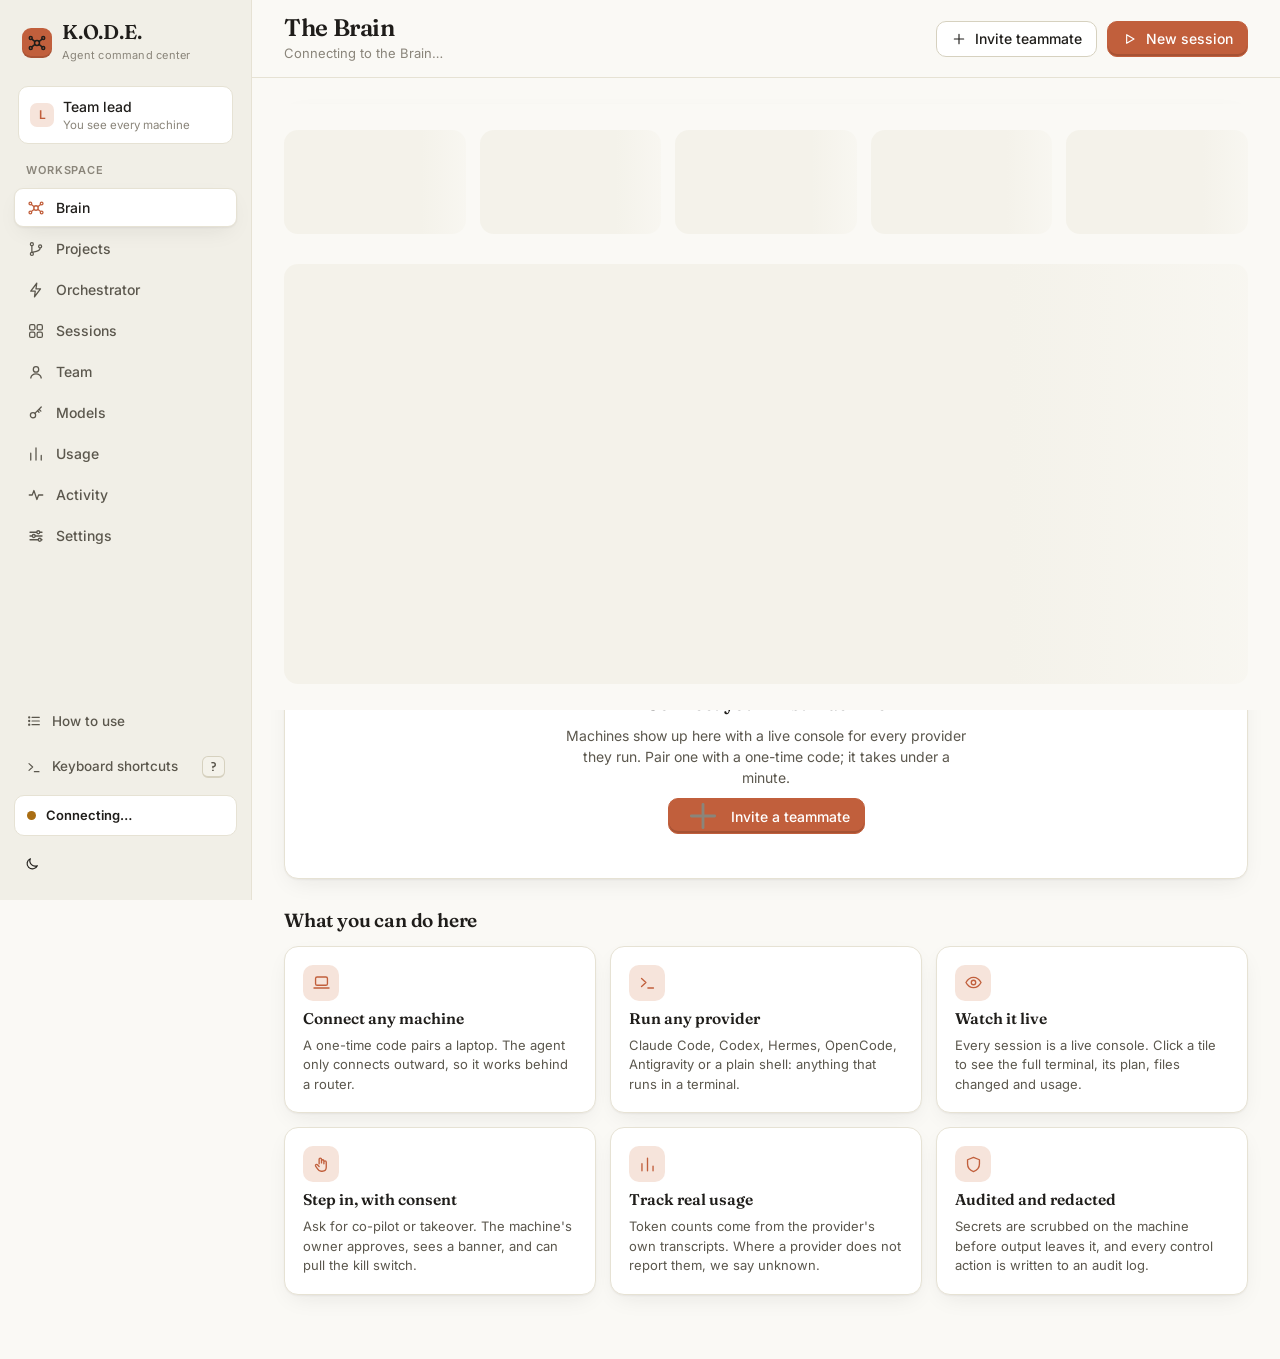
==== console/index.html @ 7eb338d3 "K.O.D.E. - one brief, your whole team builds it Team command center for AI coding agents: project en" ====
<!doctype html>
<html lang="en" data-theme="light">
<head>
<meta charset="utf-8">
<meta name="viewport" content="width=device-width, initial-scale=1">
<title>K.O.D.E. Console</title>
<meta name="kode-key" content="__LEAD_KEY__">
<meta name="color-scheme" content="light dark">
<link rel="icon" href="data:image/svg+xml,%3Csvg xmlns='http://www.w3.org/2000/svg' viewBox='0 0 32 32'%3E%3Crect width='32' height='32' rx='8' fill='%23c15f3c'/%3E%3Ccircle cx='16' cy='16' r='5' fill='%23fff'/%3E%3C/svg%3E">
<link rel="preload" href="/console/assets/fonts/inter-latin-500-normal.woff2" as="font" type="font/woff2" crossorigin>
<link rel="preload" href="/console/assets/fonts/fraunces-latin-600-normal.woff2" as="font" type="font/woff2" crossorigin>
<link rel="stylesheet" href="/vendor/xterm/xterm.css">
<link rel="stylesheet" href="/console/assets/css/console.css">
<script src="/console/assets/js/theme.js"></script>
</head>
<body>
<a class="skip" href="#main">Skip to content</a>
<div class="app" id="app">
  <aside class="side" id="side" aria-label="Primary"></aside>
  <div class="main-col">
    <header class="top" id="top"></header>
    <div id="banner"></div>
    <main id="main" tabindex="-1"></main>
  </div>
</div>
<div id="modal-root"></div>
<div id="toasts" role="status" aria-live="polite"></div>
<script src="/vendor/xterm/xterm.js"></script>
<script type="module" src="/console/assets/js/main.js"></script>
</body>
</html>
---- vendor/xterm/xterm.css ----
/**
 * Copyright (c) 2014 The xterm.js authors. All rights reserved.
 * Copyright (c) 2012-2013, Christopher Jeffrey (MIT License)
 * https://github.com/chjj/term.js
 * @license MIT
 *
 * Permission is hereby granted, free of charge, to any person obtaining a copy
 * of this software and associated documentation files (the "Software"), to deal
 * in the Software without restriction, including without limitation the rights
 * to use, copy, modify, merge, publish, distribute, sublicense, and/or sell
 * copies of the Software, and to permit persons to whom the Software is
 * furnished to do so, subject to the following conditions:
 *
 * The above copyright notice and this permission notice shall be included in
 * all copies or substantial portions of the Software.
 *
 * THE SOFTWARE IS PROVIDED "AS IS", WITHOUT WARRANTY OF ANY KIND, EXPRESS OR
 * IMPLIED, INCLUDING BUT NOT LIMITED TO THE WARRANTIES OF MERCHANTABILITY,
 * FITNESS FOR A PARTICULAR PURPOSE AND NONINFRINGEMENT. IN NO EVENT SHALL THE
 * AUTHORS OR COPYRIGHT HOLDERS BE LIABLE FOR ANY CLAIM, DAMAGES OR OTHER
 * LIABILITY, WHETHER IN AN ACTION OF CONTRACT, TORT OR OTHERWISE, ARISING FROM,
 * OUT OF OR IN CONNECTION WITH THE SOFTWARE OR THE USE OR OTHER DEALINGS IN
 * THE SOFTWARE.
 *
 * Originally forked from (with the author's permission):
 *   Fabrice Bellard's javascript vt100 for jslinux:
 *   http://bellard.org/jslinux/
 *   Copyright (c) 2011 Fabrice Bellard
 *   The original design remains. The terminal itself
 *   has been extended to include xterm CSI codes, among
 *   other features.
 */

/**
 *  Default styles for xterm.js
 */

.xterm {
    cursor: text;
    position: relative;
    user-select: none;
    -ms-user-select: none;
    -webkit-user-select: none;
}

.xterm.focus,
.xterm:focus {
    outline: none;
}

.xterm .xterm-helpers {
    position: absolute;
    top: 0;
    /**
     * The z-index of the helpers must be higher than the canvases in order for
     * IMEs to appear on top.
     */
    z-index: 5;
}

.xterm .xterm-helper-textarea {
    padding: 0;
    border: 0;
    margin: 0;
    /* Move textarea out of the screen to the far left, so that the cursor is not visible */
    position: absolute;
    opacity: 0;
    left: -9999em;
    top: 0;
    width: 0;
    height: 0;
    z-index: -5;
    /** Prevent wrapping so the IME appears against the textarea at the correct position */
    white-space: nowrap;
    overflow: hidden;
    resize: none;
}

.xterm .composition-view {
    /* TODO: Composition position got messed up somewhere */
    background: #000;
    color: #FFF;
    display: none;
    position: absolute;
    white-space: nowrap;
    z-index: 1;
}

.xterm .composition-view.active {
    display: block;
}

.xterm .xterm-viewport {
    /* On OS X this is required in order for the scroll bar to appear fully opaque */
    background-color: #000;
    overflow-y: scroll;
    cursor: default;
    position: absolute;
    right: 0;
    left: 0;
    top: 0;
    bottom: 0;
}

.xterm .xterm-screen {
    position: relative;
}

.xterm .xterm-screen canvas {
    position: absolute;
    left: 0;
    top: 0;
}

.xterm .xterm-scroll-area {
    visibility: hidden;
}

.xterm-char-measure-element {
    display: inline-block;
    visibility: hidden;
    position: absolute;
    top: 0;
    left: -9999em;
    line-height: normal;
}

.xterm.enable-mouse-events {
    /* When mouse events are enabled (eg. tmux), revert to the standard pointer cursor */
    cursor: default;
}

.xterm.xterm-cursor-pointer,
.xterm .xterm-cursor-pointer {
    cursor: pointer;
}

.xterm.column-select.focus {
    /* Column selection mode */
    cursor: crosshair;
}

.xterm .xterm-accessibility:not(.debug),
.xterm .xterm-message {
    position: absolute;
    left: 0;
    top: 0;
    bottom: 0;
    right: 0;
    z-index: 10;
    color: transparent;
    pointer-events: none;
}

.xterm .xterm-accessibility-tree:not(.debug) *::selection {
  color: transparent;
}

.xterm .xterm-accessibility-tree {
  user-select: text;
  white-space: pre;
}

.xterm .live-region {
    position: absolute;
    left: -9999px;
    width: 1px;
    height: 1px;
    overflow: hidden;
}

.xterm-dim {
    /* Dim should not apply to background, so the opacity of the foreground color is applied
     * explicitly in the generated class and reset to 1 here */
    opacity: 1 !important;
}

.xterm-underline-1 { text-decoration: underline; }
.xterm-underline-2 { text-decoration: double underline; }
.xterm-underline-3 { text-decoration: wavy underline; }
.xterm-underline-4 { text-decoration: dotted underline; }
.xterm-underline-5 { text-decoration: dashed underline; }

.xterm-overline {
    text-decoration: overline;
}

.xterm-overline.xterm-underline-1 { text-decoration: overline underline; }
.xterm-overline.xterm-underline-2 { text-decoration: overline double underline; }
.xterm-overline.xterm-underline-3 { text-decoration: overline wavy underline; }
.xterm-overline.xterm-underline-4 { text-decoration: overline dotted underline; }
.xterm-overline.xterm-underline-5 { text-decoration: overline dashed underline; }

.xterm-strikethrough {
    text-decoration: line-through;
}

.xterm-screen .xterm-decoration-container .xterm-decoration {
	z-index: 6;
	position: absolute;
}

.xterm-screen .xterm-decoration-container .xterm-decoration.xterm-decoration-top-layer {
	z-index: 7;
}

.xterm-decoration-overview-ruler {
    z-index: 8;
    position: absolute;
    top: 0;
    right: 0;
    pointer-events: none;
}

.xterm-decoration-top {
    z-index: 2;
    position: relative;
}
---- console/assets/css/console.css ----
/* ── Design direction ──
   Warm-paper workbench, Claude-adjacent: cream surfaces, hairline borders, terracotta accent, serif headings,
   calm density. The dark terminal tiles are the only high-contrast objects on the page.            */

@font-face { font-family: 'Inter'; src: url('../fonts/inter-latin-400-normal.woff2') format('woff2'); font-weight: 400; font-display: swap; }
@font-face { font-family: 'Inter'; src: url('../fonts/inter-latin-500-normal.woff2') format('woff2'); font-weight: 500; font-display: swap; }
@font-face { font-family: 'Inter'; src: url('../fonts/inter-latin-600-normal.woff2') format('woff2'); font-weight: 600; font-display: swap; }
@font-face { font-family: 'Inter'; src: url('../fonts/inter-latin-700-normal.woff2') format('woff2'); font-weight: 700; font-display: swap; }
@font-face { font-family: 'Fraunces'; src: url('../fonts/fraunces-latin-600-normal.woff2') format('woff2'); font-weight: 600; font-display: swap; }
@font-face { font-family: 'JetBrains Mono'; src: url('../fonts/JetBrainsMono-Regular.woff2') format('woff2'); font-weight: 400; font-display: swap; }
@font-face { font-family: 'JetBrains Mono'; src: url('../fonts/JetBrainsMono-Bold.woff2') format('woff2'); font-weight: 700; font-display: swap; }

:root {
  --bg: #faf9f5; --side: #f1efe7; --card: #ffffff; --card-2: #fbfaf6; --hover: #f4f2ea;
  --line: #e6e2d4; --line-2: #d6d1bf;
  --ink: #1f1d1a; --ink-2: #5b574d; --ink-3: #8a857a;
  --accent: #c15f3c; --accent-ink: #ffffff; --accent-soft: #f6e4db; --accent-line: #e8c3b2;
  --ok: #2f7d4f; --ok-soft: #e0f0e6; --warn: #a96d12; --warn-soft: #f8ecd0; --bad: #b3372e; --bad-soft: #f7dedb; --info: #3b6ea5; --info-soft: #e0ebf6;
  --term-bg: #1c1b19; --term-fg: #ebe7dc; --term-line: #2f2d29;
  --shadow: 0 1px 2px rgba(31,29,26,.05), 0 8px 24px -8px rgba(31,29,26,.10);
  --shadow-lg: 0 2px 6px rgba(31,29,26,.08), 0 24px 56px -12px rgba(31,29,26,.22);
  --r: 14px; --r-sm: 9px;
  --sans: 'Inter', system-ui, -apple-system, 'Segoe UI', sans-serif;
  --serif: 'Fraunces', Georgia, serif;
  --mono: 'JetBrains Mono', ui-monospace, Consolas, monospace;
}
[data-theme="dark"] {
  --bg: #1a1916; --side: #211f1c; --card: #262420; --card-2: #2a2824; --hover: #2f2d28;
  --line: #3a3731; --line-2: #4a463e;
  --ink: #f2eee3; --ink-2: #bdb7a8; --ink-3: #8f897b;
  --accent: #d97a52; --accent-ink: #1a1916; --accent-soft: #3b2a22; --accent-line: #6b4533;
  --ok: #67c58a; --ok-soft: #1f3327; --warn: #e0a846; --warn-soft: #3a2f16; --bad: #ee8077; --bad-soft: #3f211e; --info: #7fb0e6; --info-soft: #1d2e42;
  --term-bg: #12110f; --term-fg: #ebe7dc; --term-line: #2a2824;
  --shadow: 0 1px 2px rgba(0,0,0,.3), 0 8px 24px -8px rgba(0,0,0,.5);
  --shadow-lg: 0 2px 6px rgba(0,0,0,.4), 0 24px 56px -12px rgba(0,0,0,.7);
}

*, *::before, *::after { box-sizing: border-box; }
html { -webkit-text-size-adjust: 100%; }
body { margin: 0; background: var(--bg); color: var(--ink); font: 400 14px/1.5 var(--sans); -webkit-font-smoothing: antialiased; }
h1, h2, h3, h4, p, ul, ol { margin: 0; }
ul, ol { padding: 0; list-style: none; }
button, input, select, textarea { font: inherit; color: inherit; }
a { color: inherit; }
.sr { position: absolute; width: 1px; height: 1px; overflow: hidden; clip: rect(0 0 0 0); white-space: nowrap; }
.skip { position: absolute; left: 12px; top: -48px; z-index: 200; background: var(--ink); color: var(--bg); padding: 8px 14px; border-radius: 8px; }
.skip:focus { top: 12px; }
:focus-visible { outline: 2px solid var(--accent); outline-offset: 2px; border-radius: 6px; }
.mono { font-family: var(--mono); }
.muted { color: var(--ink-2); } .faint { color: var(--ink-3); }
[hidden] { display: none !important; }

/* ── shell ── */
.app { display: grid; grid-template-columns: 252px minmax(0, 1fr); min-height: 100vh; }
.main-col { min-width: 0; display: flex; flex-direction: column; }
.side { position: sticky; top: 0; height: 100vh; background: var(--side); border-right: 1px solid var(--line); padding: 18px 14px; display: flex; flex-direction: column; gap: 18px; overflow-y: auto; }
.logo { display: flex; align-items: center; gap: 10px; padding: 4px 8px; }
.logo-mark { width: 30px; height: 30px; border-radius: 9px; background: var(--accent); display: grid; place-items: center; box-shadow: inset 0 -2px 0 rgba(0,0,0,.12); }
.logo-mark svg { width: 20px; height: 20px; }
.logo b { font: 600 20px/1 var(--serif); letter-spacing: -.01em; }
.logo small { display: block; font-size: 11px; color: var(--ink-3); margin-top: 3px; letter-spacing: .02em; }
.team { margin: 0 4px; padding: 9px 11px; border: 1px solid var(--line); background: var(--card); border-radius: 10px; display: flex; align-items: center; gap: 9px; font-weight: 500; }
.team .av { width: 24px; height: 24px; border-radius: 7px; background: var(--accent-soft); color: var(--accent); display: grid; place-items: center; font: 600 12px var(--sans); }
.team small { display: block; color: var(--ink-3); font-weight: 400; font-size: 11.5px; }
.nav-label { font-size: 11px; font-weight: 600; letter-spacing: .08em; color: var(--ink-3); text-transform: uppercase; padding: 0 12px; margin-bottom: -8px; }
.nav { display: flex; flex-direction: column; gap: 2px; }
.nav a { display: flex; align-items: center; gap: 11px; padding: 8px 12px; border-radius: 9px; text-decoration: none; color: var(--ink-2); font-weight: 500; border: 1px solid transparent; }
.nav a svg { width: 18px; height: 18px; flex: none; }
.nav a:hover { background: var(--hover); color: var(--ink); }
.nav a[aria-current="page"] { background: var(--card); color: var(--ink); border-color: var(--line); box-shadow: var(--shadow); }
.nav a[aria-current="page"] svg { color: var(--accent); }
.nav .count { margin-left: auto; font-size: 11.5px; font-weight: 600; min-width: 20px; text-align: center; padding: 1px 6px; border-radius: 99px; background: var(--hover); color: var(--ink-2); }
.nav .count.hot { background: var(--accent); color: var(--accent-ink); }
.side-foot { margin-top: auto; display: grid; gap: 10px; }
.conn { display: flex; align-items: center; gap: 10px; padding: 10px 12px; border: 1px solid var(--line); border-radius: 10px; background: var(--card); font-size: 12.5px; }
.conn b { display: block; font-weight: 600; font-size: 13px; }
.dot { width: 9px; height: 9px; border-radius: 50%; background: var(--ink-3); flex: none; }
.dot.ok { background: var(--ok); box-shadow: 0 0 0 3px var(--ok-soft); }
.dot.work { background: var(--accent); box-shadow: 0 0 0 3px var(--accent-soft); }
.dot.warn { background: var(--warn); } .dot.bad { background: var(--bad); }
body:not(.rm) .dot.work { animation: pulse 1.6s ease-in-out infinite; }
@keyframes pulse { 50% { box-shadow: 0 0 0 6px transparent; } }

.top { position: sticky; top: 0; z-index: 30; display: flex; align-items: center; gap: 16px; padding: 14px 32px; background: color-mix(in srgb, var(--bg) 88%, transparent); backdrop-filter: blur(10px); border-bottom: 1px solid var(--line); min-height: 68px; }
.top h1 { font: 600 24px/1.15 var(--serif); letter-spacing: -.015em; }
.top .sub { color: var(--ink-3); font-size: 13px; margin-top: 2px; }
.top .grow { flex: 1; min-width: 0; }
.top .acts { display: flex; gap: 10px; align-items: center; }
main { padding: 26px 32px 64px; outline: none; flex: 1; }
.page { max-width: 1360px; margin: 0 auto; }

/* ── controls ── */
.btn { display: inline-flex; align-items: center; justify-content: center; gap: 8px; height: 36px; padding: 0 14px; border-radius: 10px; border: 1px solid var(--line-2); background: var(--card); color: var(--ink); font-weight: 500; cursor: pointer; white-space: nowrap; transition: background .12s, border-color .12s, transform .06s; }
.btn:hover { background: var(--hover); }
.btn:active { transform: translateY(1px); }
.btn svg { width: 16px; height: 16px; }
.btn.primary { background: var(--accent); border-color: var(--accent); color: var(--accent-ink); box-shadow: inset 0 -2px 0 rgba(0,0,0,.14); }
.btn.primary:hover { filter: brightness(1.06); background: var(--accent); }
.btn.danger { color: var(--bad); border-color: color-mix(in srgb, var(--bad) 40%, var(--line-2)); }
.btn.danger.solid { background: var(--bad); color: #fff; border-color: var(--bad); }
.btn.ghost { background: transparent; border-color: transparent; }
.btn.sm { height: 30px; padding: 0 10px; font-size: 13px; border-radius: 8px; }
.btn[disabled] { opacity: .5; cursor: not-allowed; }
.icon-btn { width: 36px; padding: 0; }
input[type=text], input[type=search], select, textarea { width: 100%; height: 38px; padding: 0 12px; border: 1px solid var(--line-2); border-radius: 10px; background: var(--card); outline: none; }
textarea { height: auto; padding: 10px 12px; resize: vertical; min-height: 84px; }
input:focus, select:focus, textarea:focus { border-color: var(--accent); box-shadow: 0 0 0 3px var(--accent-soft); }
label.f, div.f { display: grid; gap: 6px; font-weight: 500; font-size: 13px; }
label.f small, div.f small { color: var(--ink-3); font-weight: 400; }
.chip { display: inline-flex; align-items: center; gap: 6px; height: 22px; padding: 0 9px; border-radius: 99px; font-size: 11.5px; font-weight: 600; letter-spacing: .01em; background: var(--hover); color: var(--ink-2); white-space: nowrap; }
.chip svg { width: 12px; height: 12px; }
.chip.ok { background: var(--ok-soft); color: var(--ok); } .chip.warn { background: var(--warn-soft); color: var(--warn); }
.chip.bad { background: var(--bad-soft); color: var(--bad); } .chip.accent { background: var(--accent-soft); color: var(--accent); }
.chip.info { background: var(--info-soft); color: var(--info); }
.card { background: var(--card); border: 1px solid var(--line); border-radius: var(--r); box-shadow: var(--shadow); }
.card-h { display: flex; align-items: center; gap: 10px; padding: 14px 18px; border-bottom: 1px solid var(--line); }
.card-h h2, .card-h h3 { font: 600 16px/1.2 var(--serif); }
.card-b { padding: 18px; }
.sec-h { display: flex; align-items: baseline; gap: 12px; margin: 30px 0 14px; }
.sec-h h2 { font: 600 19px/1.2 var(--serif); letter-spacing: -.01em; }
.sec-h p { color: var(--ink-3); font-size: 13px; }
.sec-h .grow { flex: 1; }

/* ── stats ── */
.stats { display: grid; grid-template-columns: repeat(5, minmax(0, 1fr)); gap: 14px; }
.stat { padding: 16px 18px; }
.stat .k { font-size: 12px; color: var(--ink-3); font-weight: 500; display: flex; align-items: center; gap: 7px; }
.stat .k svg { width: 15px; height: 15px; }
.stat .v { font: 600 30px/1.1 var(--serif); letter-spacing: -.02em; margin-top: 8px; font-variant-numeric: lining-nums; }
.stat .s { font-size: 12.5px; color: var(--ink-3); margin-top: 4px; }

/* ── Brain stage ── */
.stage { position: relative; display: grid; grid-template-columns: 210px minmax(0, 1fr); gap: 110px; align-items: start; padding: 26px 22px 26px 18px; border: 1px solid var(--line); border-radius: 18px; background:
  radial-gradient(circle at 1px 1px, color-mix(in srgb, var(--line) 80%, transparent) 1px, transparent 1.4px) 0 0 / 22px 22px, var(--card-2); }
.edges { position: absolute; inset: 0; width: 100%; height: 100%; pointer-events: none; overflow: visible; }
.edge { fill: none; stroke: var(--line-2); stroke-width: 2; stroke-linecap: round; }
.edge.live { stroke: var(--ok); opacity: .55; }
.edge.work { stroke: var(--accent); opacity: .9; stroke-dasharray: 7 9; }
body:not(.rm) .edge.work { animation: flow 1.1s linear infinite; }
@keyframes flow { to { stroke-dashoffset: -16; } }
.edge.off { stroke-dasharray: 2 7; opacity: .6; }
.brain-col { position: sticky; top: 96px; display: grid; justify-items: center; gap: 12px; padding-top: 6px; z-index: 2; }
.brain { width: 150px; height: 150px; border-radius: 50%; background: var(--card); border: 1px solid var(--accent-line); box-shadow: var(--shadow-lg), 0 0 0 10px var(--accent-soft), 0 0 0 11px var(--accent-line); display: grid; place-items: center; }
.brain svg { width: 84px; height: 84px; }
.brain-label { text-align: center; }
.brain-label b { font: 600 18px/1.2 var(--serif); display: block; }
.brain-label span { font-size: 12.5px; color: var(--ink-3); }
.mcol { display: grid; gap: 20px; min-width: 0; z-index: 2; }
.mach { overflow: hidden; }
.mach-h { display: flex; align-items: center; gap: 12px; padding: 13px 16px; border-bottom: 1px solid var(--line); background: var(--card); }
.mach-ic { width: 34px; height: 34px; border-radius: 10px; background: var(--hover); display: grid; place-items: center; color: var(--ink-2); flex: none; }
.mach-ic svg { width: 19px; height: 19px; }
.mach-h b { font-weight: 600; font-size: 14.5px; display: block; line-height: 1.25; }
.mach-h small { color: var(--ink-3); font-size: 12px; }
.mach-h .grow { flex: 1; min-width: 0; }
.mach-b { padding: 16px; background: var(--card-2); }
.tiles { display: grid; grid-template-columns: repeat(auto-fill, minmax(270px, 1fr)); gap: 14px; }
.tiles.big { grid-template-columns: repeat(auto-fill, minmax(340px, 1fr)); gap: 18px; }

/* ── session tile (minimized live console) ── */
.tile { display: flex; flex-direction: column; background: var(--card); border: 1px solid var(--line); border-radius: 12px; overflow: hidden; cursor: pointer; box-shadow: var(--shadow); transition: transform .12s, box-shadow .12s, border-color .12s; text-align: left; padding: 0; width: 100%; }
.tile:hover { transform: translateY(-2px); border-color: var(--accent-line); box-shadow: var(--shadow-lg); }
.tile.working { border-color: var(--accent-line); }
.tile-h { display: flex; align-items: center; gap: 9px; padding: 9px 11px; }
.pg { width: 24px; height: 24px; border-radius: 7px; color: #fff; display: grid; place-items: center; font: 700 12px var(--sans); flex: none; }
.tile-h .tt { min-width: 0; flex: 1; }
.tile-h .tt b { font-weight: 600; font-size: 13px; display: block; line-height: 1.2; white-space: nowrap; overflow: hidden; text-overflow: ellipsis; }
.tile-h .tt small { color: var(--ink-3); font-size: 11.5px; display: block; white-space: nowrap; overflow: hidden; text-overflow: ellipsis; }
.tile-body { position: relative; background: var(--term-bg); overflow: hidden; border-top: 1px solid var(--term-line); border-bottom: 1px solid var(--term-line); }
.tile-body .veil { position: absolute; inset: 0; z-index: 3; }
.tile-body .empty { position: absolute; inset: 0; display: grid; place-items: center; color: #8d887a; font-size: 12px; gap: 6px; align-content: center; text-align: center; padding: 12px; z-index: 2; }
.tile-f { display: flex; align-items: center; gap: 8px; padding: 8px 11px; font-size: 12px; color: var(--ink-2); min-height: 34px; }
.tile-f .act { flex: 1; min-width: 0; white-space: nowrap; overflow: hidden; text-overflow: ellipsis; }
.tile-f .tok { color: var(--ink-3); font-variant-numeric: tabular-nums; }

/* terminals */
.term-scale { transform-origin: top left; position: absolute; left: 0; top: 0; }
.term-scale .xterm { padding: 6px 8px; }
.xterm .xterm-viewport { background: transparent !important; }
.term-fit { position: relative; width: 100%; overflow: hidden; }

/* ── focus view ── */
.focus { display: grid; grid-template-columns: minmax(0, 1fr) 390px; gap: 20px; align-items: start; }
.term-card { background: var(--term-bg); border-radius: 16px; border: 1px solid var(--term-line); box-shadow: var(--shadow-lg); overflow: hidden; }
.term-bar { display: flex; align-items: center; gap: 10px; padding: 10px 14px; color: #cfc9ba; border-bottom: 1px solid var(--term-line); font-size: 12.5px; }
.term-bar .lights { display: flex; gap: 6px; } .term-bar .lights i { width: 10px; height: 10px; border-radius: 50%; background: #3a3833; }
.term-bar .grow { flex: 1; min-width: 0; white-space: nowrap; overflow: hidden; text-overflow: ellipsis; font-family: var(--mono); font-size: 12px; color: #9f9a8b; }
.term-stage { position: relative; height: min(66vh, 620px); min-height: 360px; background: var(--term-bg); }
.term-stage .term-scale { position: absolute; }
.lock { position: absolute; left: 14px; right: 14px; bottom: 14px; z-index: 5; display: flex; align-items: center; gap: 12px; padding: 10px 14px; border-radius: 12px; background: color-mix(in srgb, #12110f 88%, transparent); border: 1px solid #3a3833; color: #e8e3d6; backdrop-filter: blur(8px); font-size: 13px; }
.lock b { font-weight: 600; } .lock .grow { flex: 1; }
.lock.live { border-color: var(--accent); }
.panel { overflow: hidden; }
.tabs { display: flex; gap: 2px; padding: 6px; border-bottom: 1px solid var(--line); background: var(--card-2); overflow-x: auto; }
.tabs button { border: 0; background: transparent; height: 32px; padding: 0 12px; border-radius: 8px; color: var(--ink-2); font-weight: 500; cursor: pointer; display: flex; align-items: center; gap: 7px; white-space: nowrap; }
.tabs button:hover { background: var(--hover); }
.tabs button[aria-selected="true"] { background: var(--card); color: var(--ink); box-shadow: 0 0 0 1px var(--line); }
.tabs button .chip { height: 18px; padding: 0 6px; font-size: 11px; }
.tabpane { padding: 16px 18px; max-height: calc(66vh + 20px); overflow-y: auto; }
.seg { display: grid; grid-template-columns: repeat(4, 1fr); gap: 4px; padding: 4px; background: var(--hover); border-radius: 11px; }
.seg button { border: 0; background: transparent; padding: 8px 4px; border-radius: 8px; cursor: pointer; font-weight: 600; font-size: 12.5px; color: var(--ink-2); display: grid; gap: 2px; justify-items: center; }
.seg button small { font-weight: 400; font-size: 10.5px; color: var(--ink-3); }
.seg button[aria-pressed="true"] { background: var(--card); color: var(--ink); box-shadow: 0 1px 2px rgba(0,0,0,.12), 0 0 0 1px var(--line); }
.seg button[data-mode="copilot"][aria-pressed="true"] { color: var(--warn); } .seg button[data-mode="takeover"][aria-pressed="true"] { color: var(--bad); }
.seg button[disabled] { opacity: .45; cursor: not-allowed; }

.todo { display: grid; gap: 8px; }
.todo li { display: flex; gap: 10px; align-items: flex-start; padding: 9px 11px; border: 1px solid var(--line); border-radius: 10px; background: var(--card-2); }
.todo .ck { width: 18px; height: 18px; border-radius: 6px; border: 1.5px solid var(--line-2); flex: none; margin-top: 1px; display: grid; place-items: center; }
.todo .ck svg { width: 12px; height: 12px; color: #fff; }
.todo li.completed .ck { background: var(--ok); border-color: var(--ok); } .todo li.completed span { color: var(--ink-3); text-decoration: line-through; }
.todo li.doing { border-color: var(--accent-line); background: var(--accent-soft); } .todo li.doing .ck { border-color: var(--accent); }
.kv { display: grid; grid-template-columns: 1fr auto; gap: 8px 14px; font-size: 13px; }
.kv dt { color: var(--ink-2); } .kv dd { margin: 0; font-weight: 600; font-variant-numeric: tabular-nums; text-align: right; }
.files li { display: flex; gap: 10px; padding: 6px 4px; border-bottom: 1px solid var(--line); font: 12.5px var(--mono); align-items: center; }
.files .st { width: 22px; height: 20px; display: grid; place-items: center; border-radius: 5px; font-weight: 700; font-size: 11px; background: var(--hover); flex: none; }
.files .st.M { background: var(--warn-soft); color: var(--warn); } .files .st.A, .files .st.q { background: var(--ok-soft); color: var(--ok); } .files .st.D { background: var(--bad-soft); color: var(--bad); }
.timeline li { display: flex; gap: 10px; padding: 9px 0; border-bottom: 1px solid var(--line); font-size: 13px; }
.timeline time { color: var(--ink-3); font-size: 12px; white-space: nowrap; margin-left: auto; padding-left: 10px; }
.note { padding: 12px 14px; border-radius: 11px; background: var(--info-soft); color: var(--ink); border: 1px solid color-mix(in srgb, var(--info) 25%, var(--line)); font-size: 13px; }
.note.warn { background: var(--warn-soft); border-color: color-mix(in srgb, var(--warn) 30%, var(--line)); }
.note.bad { background: var(--bad-soft); border-color: color-mix(in srgb, var(--bad) 30%, var(--line)); }
.note b { font-weight: 600; }
.empty-state { text-align: center; padding: 34px 20px; display: grid; gap: 10px; justify-items: center; color: var(--ink-2); }
.empty-state h3 { font: 600 18px var(--serif); color: var(--ink); }
.empty-state svg { width: 40px; height: 40px; color: var(--ink-3); }
.empty-state p { max-width: 46ch; }
.hero-empty { padding: 44px 24px; }

/* ── tables / lists ── */
.table { width: 100%; border-collapse: collapse; font-size: 13.5px; }
.table th { text-align: left; font-weight: 500; color: var(--ink-3); font-size: 12px; padding: 10px 14px; border-bottom: 1px solid var(--line); background: var(--card-2); }
.table td { padding: 12px 14px; border-bottom: 1px solid var(--line); vertical-align: middle; }
.table tr:last-child td { border-bottom: 0; }
.table .num { text-align: right; font-variant-numeric: tabular-nums; }
.bar { height: 8px; border-radius: 99px; background: var(--hover); overflow: hidden; }
.bar i { display: block; height: 100%; background: var(--accent); border-radius: 99px; }
.chart { display: flex; align-items: flex-end; gap: 10px; height: 150px; padding: 8px 4px 0; }
.chart .col { flex: 1; display: grid; gap: 6px; justify-items: center; align-content: end; height: 100%; }
.chart .col i { width: 100%; max-width: 38px; background: linear-gradient(var(--accent), color-mix(in srgb, var(--accent) 70%, #fff)); border-radius: 6px 6px 2px 2px; min-height: 3px; }
.chart .col span { font-size: 11px; color: var(--ink-3); }
.cap-grid { display: grid; grid-template-columns: repeat(3, minmax(0, 1fr)); gap: 14px; }
.cap { padding: 18px; display: grid; gap: 8px; }
.cap .ci { width: 36px; height: 36px; border-radius: 10px; background: var(--accent-soft); color: var(--accent); display: grid; place-items: center; }
.cap .ci svg { width: 19px; height: 19px; }
.cap h3 { font: 600 15.5px var(--serif); } .cap p { color: var(--ink-2); font-size: 13px; }
.filters { display: flex; gap: 10px; flex-wrap: wrap; align-items: center; margin-bottom: 18px; }
.filters .grow { flex: 1; }
.pillbtn { height: 32px; padding: 0 12px; border-radius: 99px; border: 1px solid var(--line-2); background: var(--card); cursor: pointer; font-weight: 500; font-size: 13px; color: var(--ink-2); }
.pillbtn[aria-pressed="true"] { background: var(--ink); color: var(--bg); border-color: var(--ink); }
.reqs { display: grid; gap: 10px; }
.req { display: flex; gap: 14px; align-items: center; padding: 14px 16px; border: 1px solid var(--warn); background: var(--warn-soft); border-radius: 12px; }
.req .grow { flex: 1; min-width: 0; } .req b { font-weight: 600; }
.killswitch { border: 1.5px solid var(--bad); background: var(--bad-soft); padding: 16px 18px; border-radius: 14px; display: flex; align-items: center; gap: 16px; }
.killswitch .grow { flex: 1; } .killswitch b { font: 600 16px var(--serif); display: block; }
.code { font: 600 22px var(--mono); letter-spacing: .08em; padding: 12px 16px; border-radius: 10px; background: var(--hover); border: 1px dashed var(--line-2); display: inline-block; }
pre.cmd { margin: 0; padding: 12px 14px; border-radius: 10px; background: var(--term-bg); color: var(--term-fg); font: 12.5px/1.55 var(--mono); overflow-x: auto; white-space: pre-wrap; word-break: break-all; }

/* ── modal / toast / banner ── */
.modal-back { position: fixed; inset: 0; z-index: 100; background: rgba(20,18,15,.45); backdrop-filter: blur(3px); display: grid; place-items: center; padding: 20px; }
.modal { width: min(520px, 100%); background: var(--card); border: 1px solid var(--line); border-radius: 18px; box-shadow: var(--shadow-lg); padding: 22px; display: grid; gap: 16px; max-height: calc(100vh - 40px); overflow: auto; }
.modal h2 { font: 600 21px/1.2 var(--serif); }
.modal .row { display: flex; gap: 10px; justify-content: flex-end; }
#toasts { position: fixed; right: 20px; bottom: 20px; z-index: 120; display: grid; gap: 10px; max-width: min(380px, calc(100vw - 40px)); }
.toast { padding: 12px 14px; background: var(--ink); color: var(--bg); border-radius: 12px; box-shadow: var(--shadow-lg); font-size: 13.5px; display: flex; gap: 10px; align-items: flex-start; }
.toast.bad { background: var(--bad); color: #fff; }
body:not(.rm) .toast { animation: rise .18s ease-out; }
@keyframes rise { from { transform: translateY(8px); opacity: 0; } }
.banner { display: flex; align-items: center; gap: 10px; padding: 9px 32px; font-size: 13px; font-weight: 500; border-bottom: 1px solid var(--line); }
.banner.warn { background: var(--warn-soft); color: var(--warn); } .banner.bad { background: var(--bad-soft); color: var(--bad); }
.banner.live { background: var(--accent-soft); color: var(--accent); }

/* ── responsive ── */
@media (max-width: 1180px) {
  .stats { grid-template-columns: repeat(3, minmax(0, 1fr)); }
  .focus { grid-template-columns: 1fr; }
  .tabpane { max-height: none; }
  .cap-grid { grid-template-columns: repeat(2, minmax(0, 1fr)); }
  .stage { grid-template-columns: 150px minmax(0, 1fr); gap: 70px; }
  .brain { width: 112px; height: 112px; box-shadow: var(--shadow-lg), 0 0 0 7px var(--accent-soft), 0 0 0 8px var(--accent-line); } .brain svg { width: 62px; height: 62px; }
}
@media (max-width: 860px) {
  .app { grid-template-columns: 1fr; }
  .side { position: fixed; z-index: 60; left: 0; right: 0; bottom: 0; top: auto; height: calc(62px + env(safe-area-inset-bottom)); padding: 6px 6px calc(6px + env(safe-area-inset-bottom)); flex-direction: row; align-items: stretch; gap: 0; border-right: 0; border-top: 1px solid var(--line); overflow: visible; background: color-mix(in srgb, var(--side) 94%, transparent); backdrop-filter: blur(12px); }
  .logo, .team, .nav-label, .side-foot { display: none; }
  .nav { flex-direction: row; width: 100%; justify-content: space-around; gap: 0; }
  .nav a { flex: 1; flex-direction: column; justify-content: center; gap: 3px; padding: 4px 2px; font-size: 10.5px; position: relative; border-radius: 10px; }
  .nav a svg { width: 21px; height: 21px; } .nav a span.l { display: block; }
  .nav .count { position: absolute; top: 1px; left: 52%; margin: 0; min-width: 17px; height: 17px; padding: 0 4px; font-size: 10px; display: grid; place-items: center; }
  .top { padding: 12px 16px; position: sticky; flex-wrap: wrap; gap: 8px 12px; min-height: 0; }
  .top h1 { font-size: 21px; } .top .acts { flex-wrap: wrap; } .top .acts .btn { height: 34px; }
  main { padding: 16px 16px calc(92px + env(safe-area-inset-bottom)); } .banner { padding: 9px 16px; }
  .stats { grid-template-columns: repeat(2, minmax(0, 1fr)); } .stats .stat:last-child:nth-child(odd) { grid-column: 1 / -1; }
  .stage { grid-template-columns: 1fr; gap: 18px; padding: 14px; } .brain-col { position: static; grid-auto-flow: column; justify-content: start; align-items: center; gap: 14px; } .edges { display: none; }
  .brain { width: 78px; height: 78px; box-shadow: 0 0 0 5px var(--accent-soft), 0 0 0 6px var(--accent-line); } .brain svg { width: 46px; height: 46px; } .brain-label { text-align: left; }
  .mach-h { flex-wrap: wrap; row-gap: 10px; } .mach-h .grow { flex: 1 1 60%; min-width: 0; } .mach-h > span:nth-of-type(2) { order: 5; flex: 1 1 100%; justify-content: flex-start !important; }
  .cap-grid { grid-template-columns: 1fr; } .steps { grid-template-columns: 1fr; }
  .tiles, .tiles.big { grid-template-columns: 1fr; }
  .focus { grid-template-columns: 1fr; } .tabpane { max-height: none; }
  .filters .grow { display: none; } .filters > div { width: 100% !important; }
  .req { flex-wrap: wrap; } .killswitch { flex-wrap: wrap; }
  .modal-back { align-items: end; padding: 0; } .modal { border-radius: 18px 18px 0 0; width: 100%; max-height: 90vh; }
  #toasts { right: 12px; left: 12px; bottom: calc(76px + env(safe-area-inset-bottom)); max-width: none; }
  .table { font-size: 12.5px; } .table th, .table td { padding: 10px 8px; }
  .card .table { display: block; overflow-x: auto; }
}
@media (prefers-reduced-motion: reduce) { *, *::before, *::after { animation: none !important; transition: none !important; } }

/* ── v2 refinements ── */
main:focus, main:focus-visible { outline: none; }
.tile:focus-visible { outline: 2px solid var(--accent); outline-offset: 2px; }
.tile-body .ended { position: absolute; inset: 0; z-index: 4; display: grid; place-content: center; justify-items: center; gap: 10px; background: color-mix(in srgb, #12110f 80%, transparent); color: #e8e3d6; text-align: center; padding: 12px; font-size: 13px; }
.ended-acts { display: flex; gap: 8px; }
.ended-acts .btn { background: #2a2824; color: #ebe7dc; border-color: #4a463e; } .ended-acts .btn.primary { background: var(--accent); border-color: var(--accent); color: var(--accent-ink); }
.term-stage { height: auto; min-height: 0; }
.term-stage .term-fit { position: relative; min-height: 200px; }
.lock { position: static; border-radius: 0; border: 0; border-top: 1px solid var(--term-line); background: #232120; backdrop-filter: none; }
.lock.live { border-top-color: var(--accent); background: color-mix(in srgb, var(--accent) 14%, #1c1b19); }
.term-btn { color: #cfc9ba; } .term-btn:hover { background: #2a2824; }
.term-bar .btn.sm { height: 26px; }

.nav-ext { display: flex; align-items: center; gap: 10px; padding: 7px 12px; border-radius: 9px; color: var(--ink-2); text-decoration: none; font-weight: 500; font-size: 13.5px; background: transparent; border: 0; cursor: pointer; width: 100%; text-align: left; }
.nav-ext:hover { background: var(--hover); color: var(--ink); } .nav-ext kbd { margin-left: auto; }
kbd { font: 600 11.5px var(--mono); padding: 2px 7px; border-radius: 6px; background: var(--hover); border: 1px solid var(--line-2); border-bottom-width: 2px; color: var(--ink-2); }
.onboard { margin-bottom: 18px; } .onboard .card-h h3 { font: 600 17px var(--serif); }
.steps { display: grid; grid-template-columns: repeat(2, minmax(0, 1fr)); gap: 0; margin: 0; padding: 6px 8px 10px; list-style: none; }
.steps li { display: flex; gap: 12px; align-items: center; padding: 11px 12px; border-radius: 12px; }
.steps li p { color: var(--ink-3); font-size: 12.5px; margin-top: 1px; } .steps li b { font-weight: 600; }
.steps .n { width: 26px; height: 26px; border-radius: 50%; border: 1.5px solid var(--line-2); display: grid; place-items: center; font-weight: 600; font-size: 12.5px; color: var(--ink-2); flex: none; }
.steps li.done .n { background: var(--ok); border-color: var(--ok); color: #fff; } .steps li.done b { color: var(--ink-3); text-decoration: line-through; text-decoration-color: var(--line-2); }
.steps .grow { flex: 1; min-width: 0; }
.gate { max-width: 520px; margin: 8vh auto 0; } .gate .card { box-shadow: var(--shadow-lg); }
.field-err { color: var(--bad); font-size: 13px; min-height: 1em; }
.boot { position: absolute; left: 0; right: 0; padding: 26px 32px; z-index: 5; background: var(--bg); } main { position: relative; }
.sk { border-radius: 14px; background: linear-gradient(90deg, var(--hover) 25%, var(--card-2) 40%, var(--hover) 55%); background-size: 300% 100%; }
body:not(.rm) .sk { animation: shimmer 1.4s linear infinite; } @keyframes shimmer { to { background-position: -150% 0; } }
.sk-row { display: grid; grid-template-columns: repeat(5, 1fr); gap: 14px; } .sk-card { height: 104px; } .sk-big { height: 420px; margin-top: 30px; }
@media (max-width: 1180px) { .steps { grid-template-columns: 1fr; } .sk-row { grid-template-columns: repeat(2, 1fr); } }
.card-h { flex-wrap: wrap; row-gap: 8px; }
@media (max-width: 860px) { .onboard .card-h .btn.ghost:not([aria-label]):not([href]) { display: none; } .onboard .card-h h3 { flex: 1; } }

/* ── v3: invite, profiles, orchestrator, context ── */
.grid2 { display: grid; grid-template-columns: 1fr 1fr; gap: 14px; } .grid3 { display: grid; grid-template-columns: repeat(3, 1fr); gap: 14px; }
@media (max-width: 640px) { .grid2, .grid3 { grid-template-columns: 1fr; } }
.opts { border: 0; padding: 0; margin: 0; display: grid; gap: 8px; } .opts legend { font-weight: 600; margin-bottom: 8px; padding: 0; }
.opt { display: flex; gap: 12px; align-items: flex-start; padding: 12px 14px; border: 1px solid var(--line); border-radius: 11px; cursor: pointer; background: var(--card); }
.opt:hover { background: var(--hover); } .opt:has(input:checked) { border-color: var(--accent); background: var(--accent-soft); }
.opt input { margin-top: 3px; accent-color: var(--accent); } .opt b { display: block; font-weight: 600; } .opt small { display: block; color: var(--ink-2); font-size: 12.5px; margin-top: 2px; }
.plist { display: grid; gap: 12px; }
.prow { display: flex; gap: 16px; padding: 16px 18px; align-items: flex-start; flex-wrap: wrap; } .prow-main { flex: 1; min-width: 260px; display: grid; gap: 8px; }
.prow-t { display: flex; gap: 8px; align-items: center; flex-wrap: wrap; } .prow-t h3 { font: 600 16px var(--serif); margin-right: 4px; }
.prow-u { font-size: 12.5px; word-break: break-all; } .prow-m { display: flex; gap: 6px; flex-wrap: wrap; } .prow-a { display: flex; gap: 8px; align-items: center; }
.mchip { font: 500 12px var(--mono); padding: 2px 8px; border-radius: 6px; background: var(--hover); color: var(--ink-2); border: 1px solid var(--line); }
.mchip.on { border-color: var(--accent-line); color: var(--accent); background: var(--accent-soft); }
.orch { display: grid; grid-template-columns: minmax(0, 1fr) 320px; gap: 18px; align-items: start; }
@media (max-width: 980px) { .orch { grid-template-columns: 1fr; } }
.ochat { display: flex; flex-direction: column; min-height: 520px; max-height: calc(100dvh - 150px); }
.olog { flex: 1; overflow: auto; padding: 14px 18px; display: grid; gap: 10px; align-content: start; min-height: 220px; }
.om { padding: 10px 12px; border-radius: 10px; border: 1px solid var(--line); background: var(--card-2); }
.om.lead { background: var(--accent-soft); border-color: var(--accent-line); } .om.final { border-color: color-mix(in srgb, var(--ok) 40%, var(--line)); background: var(--ok-soft); }
.om.system { background: var(--warn-soft); border-color: color-mix(in srgb, var(--warn) 30%, var(--line)); }
.om.tool, .om.result { font-family: var(--mono); font-size: 12.5px; } .om.result { background: transparent; color: var(--ink-2); }
.om-k { font-size: 11px; font-weight: 600; letter-spacing: .04em; text-transform: uppercase; color: var(--ink-3); margin-bottom: 3px; }
.om-t { white-space: pre-wrap; overflow-wrap: anywhere; } .om-th { margin-top: 6px; font-size: 12.5px; color: var(--ink-3); font-style: italic; }
.opend { display: grid; gap: 8px; padding: 0 18px; } .opend:not(:empty) { padding-top: 12px; }
.acard { border: 1px solid var(--warn); background: var(--warn-soft); border-radius: 11px; padding: 12px 14px; display: grid; gap: 8px; }
.acard-t { display: flex; gap: 8px; align-items: center; color: var(--warn); } .acard-s { font-family: var(--mono); font-size: 12.5px; overflow-wrap: anywhere; } .acard-b { display: flex; gap: 8px; justify-content: flex-end; }
.oin { border-top: 1px solid var(--line); padding: 12px 18px; display: grid; gap: 8px; }
.oin textarea { width: 100%; resize: vertical; min-height: 56px; border: 1px solid var(--line-2); border-radius: 10px; padding: 10px 12px; background: var(--card); color: var(--ink); font: inherit; }
.oin-r { display: flex; gap: 10px; align-items: center; justify-content: flex-end; } .oin-r small { margin-right: auto; }
.oside { display: grid; gap: 14px; } .oh { font: 600 15px var(--serif); }
.seg3 { display: grid; grid-template-columns: repeat(3, 1fr); gap: 4px; padding: 4px; background: var(--hover); border-radius: 11px; }
.seg3 button { border: 0; background: transparent; padding: 8px 4px; border-radius: 8px; cursor: pointer; font-weight: 600; font-size: 12.5px; color: var(--ink-2); }
.seg3 button[aria-pressed="true"] { background: var(--card); color: var(--ink); box-shadow: 0 1px 2px rgba(0,0,0,.12), 0 0 0 1px var(--line); }
.orow { display: flex; justify-content: space-between; } .ostatus { font-size: 12px; font-weight: 600; color: var(--ink-3); } .ostatus.busy { color: var(--accent); }
.tile.needs { border-color: var(--warn); box-shadow: 0 0 0 1px var(--warn); }
.ctxm { font: 600 11.5px var(--mono); color: var(--ink-3); } .ctxm.mid { color: var(--warn); } .ctxm.hot { color: var(--bad); }
.gauge-h { display: flex; justify-content: space-between; margin-bottom: 6px; } .bar.mid i { background: var(--warn); } .bar.hot i { background: var(--bad); }
@media (prefers-reduced-motion: reduce) { .opt, .btn { transition: none; } }

/* ── v4: projects ── */
.proj { display: grid; gap: 16px; }
.pcard { display: grid; gap: 10px; padding: 18px; color: inherit; text-decoration: none; } .pcard:hover { border-color: var(--accent-line); }
.pcard h3 { font: 600 17px var(--serif); } .pbrief { display: -webkit-box; -webkit-line-clamp: 2; -webkit-box-orient: vertical; overflow: hidden; }
.pbar { display: grid; gap: 6px; } .phead { display: flex; justify-content: space-between; gap: 16px; flex-wrap: wrap; align-items: flex-start; }
.ptitle { font: 600 24px var(--serif); } .pacts { display: flex; gap: 8px; }
.steps { list-style: none; margin: 0; padding: 0; display: flex; gap: 6px; flex-wrap: wrap; } .steps li { padding: 5px 12px; border-radius: 99px; background: var(--hover); color: var(--ink-3); font-size: 12.5px; font-weight: 600; }
.steps li.done { background: var(--ok-soft); color: var(--ok); } .steps li.now { background: var(--accent-soft); color: var(--accent); box-shadow: 0 0 0 1px var(--accent-line); }
.note.ok { background: var(--ok-soft); border-color: color-mix(in srgb, var(--ok) 30%, var(--line)); }
.lanes { display: grid; grid-template-columns: repeat(auto-fit, minmax(min(260px, 100%), 1fr)); gap: 14px; align-items: start; } .lane-b { padding: 12px; display: grid; gap: 10px; }
.tcard { border: 1px solid var(--line); border-radius: 11px; padding: 10px 12px; display: grid; gap: 6px; background: var(--card-2); } .tcard.running { border-color: var(--accent-line); } .tcard.blocked { border-color: var(--bad); } .tcard.merged { opacity: .78; }
.tcard-a { display: flex; gap: 6px; flex-wrap: wrap; }
.pplan-a { display: flex; gap: 10px; flex-wrap: wrap; align-items: center; } .pplan-a input { flex: 1; min-width: 200px; height: 36px; padding: 0 12px; border: 1px solid var(--line-2); border-radius: 10px; background: var(--card); color: var(--ink); font: inherit; }
.plog { max-height: 340px; overflow: auto; padding: 6px 14px; } .plog-r { display: flex; gap: 12px; padding: 6px 0; border-bottom: 1px solid var(--line); font-size: 13px; } .plog-r:last-child { border: 0; } .plog-r time { color: var(--ink-3); min-width: 64px; font-size: 12px; }
.plog-r.error, .plog-r.guard { color: var(--bad); } .plog-r.merge, .plog-r.done { color: var(--ok); }
.mlist { display: grid; gap: 8px; margin-top: 6px; } .mrow { display: grid; grid-template-columns: 22px minmax(0, 1fr) minmax(0, 1fr) minmax(0, 1fr); gap: 10px; align-items: center; padding: 8px 10px; border: 1px solid var(--line); border-radius: 10px; }
.mrow-n small { display: block; } .mrow select { height: 34px; min-width: 0; }
@media (max-width: 720px) { .mrow { grid-template-columns: 22px 1fr; } .mrow select { grid-column: 2; } }
.phead > div:first-child { min-width: 0; flex: 1 1 280px; } .phead p { max-width: min(70ch, 100%); overflow-wrap: anywhere; }
.proj > * { min-width: 0; max-width: 100%; } .prow-t { flex-wrap: wrap; } .pcard { min-width: 0; }
.proj .card-b > *, .proj .card-b > * > * { min-width: 0; } .proj pre.cmd { max-width: 100%; overflow: auto; }
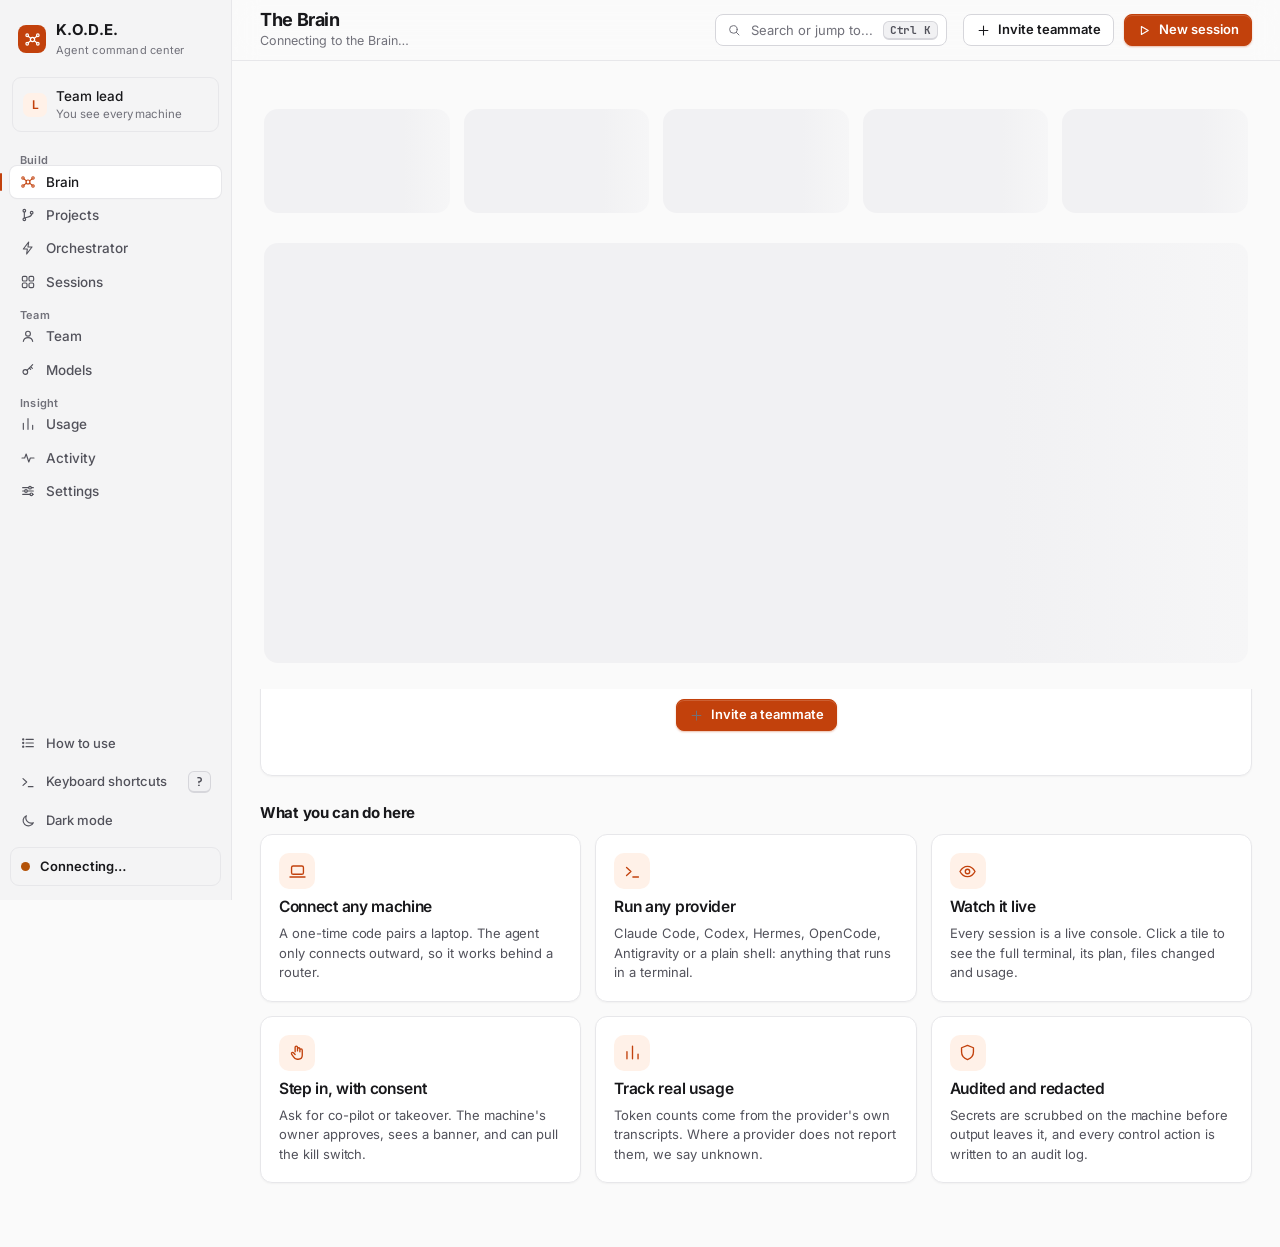
==== commit b3c6c24c: "Update: join from any laptop, resilience, command palette UI, late agent detection, Windows-safe ins" ====
--- a/console/index.html
+++ b/console/index.html
@@ -6,11 +6,12 @@
 <title>K.O.D.E. Console</title>
 <meta name="kode-key" content="__LEAD_KEY__">
 <meta name="color-scheme" content="light dark">
-<link rel="icon" href="data:image/svg+xml,%3Csvg xmlns='http://www.w3.org/2000/svg' viewBox='0 0 32 32'%3E%3Crect width='32' height='32' rx='8' fill='%23c15f3c'/%3E%3Ccircle cx='16' cy='16' r='5' fill='%23fff'/%3E%3C/svg%3E">
+<link rel="icon" href="data:image/svg+xml,%3Csvg xmlns='http://www.w3.org/2000/svg' viewBox='0 0 32 32'%3E%3Crect width='32' height='32' rx='8' fill='%23c2410c'/%3E%3Ccircle cx='16' cy='16' r='5' fill='%23fff'/%3E%3C/svg%3E">
 <link rel="preload" href="/console/assets/fonts/inter-latin-500-normal.woff2" as="font" type="font/woff2" crossorigin>
-<link rel="preload" href="/console/assets/fonts/fraunces-latin-600-normal.woff2" as="font" type="font/woff2" crossorigin>
+<link rel="preload" href="/console/assets/fonts/inter-latin-600-normal.woff2" as="font" type="font/woff2" crossorigin>
 <link rel="stylesheet" href="/vendor/xterm/xterm.css">
 <link rel="stylesheet" href="/console/assets/css/console.css">
+<link rel="stylesheet" href="/console/assets/css/ui-v6.css">
 <script src="/console/assets/js/theme.js"></script>
 </head>
 <body>
--- a/console/assets/css/console.css
+++ b/console/assets/css/console.css
@@ -384,8 +384,8 @@
 .pcard h3 { font: 600 17px var(--serif); } .pbrief { display: -webkit-box; -webkit-line-clamp: 2; -webkit-box-orient: vertical; overflow: hidden; }
 .pbar { display: grid; gap: 6px; } .phead { display: flex; justify-content: space-between; gap: 16px; flex-wrap: wrap; align-items: flex-start; }
 .ptitle { font: 600 24px var(--serif); } .pacts { display: flex; gap: 8px; }
-.steps { list-style: none; margin: 0; padding: 0; display: flex; gap: 6px; flex-wrap: wrap; } .steps li { padding: 5px 12px; border-radius: 99px; background: var(--hover); color: var(--ink-3); font-size: 12.5px; font-weight: 600; }
-.steps li.done { background: var(--ok-soft); color: var(--ok); } .steps li.now { background: var(--accent-soft); color: var(--accent); box-shadow: 0 0 0 1px var(--accent-line); }
+.psteps { list-style: none; margin: 0; padding: 0; display: flex; gap: 6px; flex-wrap: wrap; } .psteps li { padding: 5px 12px; border-radius: 99px; background: var(--hover); color: var(--ink-3); font-size: 12.5px; font-weight: 600; }
+.psteps li.done { background: var(--ok-soft); color: var(--ok); } .psteps li.now { background: var(--accent-soft); color: var(--accent); box-shadow: 0 0 0 1px var(--accent-line); }
 .note.ok { background: var(--ok-soft); border-color: color-mix(in srgb, var(--ok) 30%, var(--line)); }
 .lanes { display: grid; grid-template-columns: repeat(auto-fit, minmax(min(260px, 100%), 1fr)); gap: 14px; align-items: start; } .lane-b { padding: 12px; display: grid; gap: 10px; }
 .tcard { border: 1px solid var(--line); border-radius: 11px; padding: 10px 12px; display: grid; gap: 6px; background: var(--card-2); } .tcard.running { border-color: var(--accent-line); } .tcard.blocked { border-color: var(--bad); } .tcard.merged { opacity: .78; }
--- a/console/assets/css/ui-v6.css
+++ b/console/assets/css/ui-v6.css
@@ -0,0 +1,188 @@
+/* ════════════════════════════════════════════════════════════════════════════
+   v6 "Graphite operator desk"
+   Cool zinc neutrals (light + dark twins), ONE ember accent, Inter for UI, JetBrains Mono for every number / id / path,
+   terminals as the hero objects, hairline structure instead of heavy shadows. Contrast: ink/bg 16.9, ink-2 7.4, ink-3 4.6,
+   accent text 4.96 (light) / 7.56 (dark), white-on-accent 5.18. Loaded after console.css; rollback = drop this file.
+   ════════════════════════════════════════════════════════════════════════════ */
+:root {
+  --bg: #fafafa; --side: #f4f4f5; --card: #ffffff; --card-2: #fafafa; --hover: #f1f1f3;
+  --line: #e7e7ea; --line-2: #d6d6db;
+  --ink: #18181b; --ink-2: #52525b; --ink-3: #71717a;
+  --accent: #c2410c; --accent-ink: #ffffff; --accent-soft: #fff1e8; --accent-line: #fdcfb4;
+  --ok: #15803d; --ok-soft: #e9f7ee; --warn: #b45309; --warn-soft: #fef6e4; --bad: #b91c1c; --bad-soft: #fdeceb; --info: #2563eb; --info-soft: #eef3ff;
+  --term-bg: #0d0d10; --term-fg: #e4e4e7; --term-line: #1f1f24;
+  --shadow: 0 1px 2px rgba(24,24,27,.04);
+  --shadow-lg: 0 1px 2px rgba(24,24,27,.06), 0 16px 40px -16px rgba(24,24,27,.22);
+  --r: 12px; --r-sm: 8px;
+  --serif: 'Inter', system-ui, -apple-system, 'Segoe UI', sans-serif;
+}
+[data-theme="dark"] {
+  --bg: #0e0e10; --side: #111114; --card: #16161a; --card-2: #131317; --hover: #1d1d22;
+  --line: #24242a; --line-2: #33333b;
+  --ink: #ececee; --ink-2: #a1a1aa; --ink-3: #8b8b94;
+  --accent: #fb8a3c; --accent-ink: #0e0e10; --accent-soft: #2a1a10; --accent-line: #5a3218;
+  --ok: #4ade80; --ok-soft: #12261a; --warn: #fbbf24; --warn-soft: #2a2110; --bad: #f87171; --bad-soft: #2c1517; --info: #60a5fa; --info-soft: #132036;
+  --term-bg: #09090b; --term-fg: #e4e4e7; --term-line: #1d1d22;
+  --shadow: 0 1px 2px rgba(0,0,0,.4);
+  --shadow-lg: 0 1px 2px rgba(0,0,0,.5), 0 20px 48px -18px rgba(0,0,0,.8);
+}
+body { font-size: 13.5px; letter-spacing: -.003em; font-feature-settings: "cv11", "ss01"; }
+::selection { background: color-mix(in srgb, var(--accent) 28%, transparent); }
+
+/* type: one family; weight and tracking carry the hierarchy */
+.top h1, .modal h2, .sec-h h2, .card-h h2, .card-h h3, .empty-state h3, .cap h3, .brain-label b, .onboard .card-h h3, .killswitch b,
+.logo b, .ptitle, .oh, .prow-t h3, .pcard h3 { font-family: var(--sans); letter-spacing: -.02em; }
+.top h1 { font-size: 18px; font-weight: 650; } .top .sub { font-size: 12.5px; margin-top: 1px; }
+.sec-h h2 { font-size: 15px; font-weight: 650; } .sec-h { margin: 28px 0 12px; }
+.card-h h2, .card-h h3 { font-size: 14px; font-weight: 650; }
+.modal h2 { font-size: 18px; font-weight: 650; }
+.ptitle { font-size: 22px; font-weight: 650; }
+.stat .v, .kv dd, .table .num, .tile-f .tok, .nav .count, .orow .mono, .ctxm, .code, .timeline time, .plog-r time, kbd { font-family: var(--mono); letter-spacing: -.01em; }
+.chip { font-weight: 550; font-size: 11px; height: 21px; border-radius: 6px; padding: 0 7px; letter-spacing: 0; }
+.stat .v { font-size: 26px; font-weight: 600; }
+
+/* shell */
+@media (min-width: 861px) { .app { grid-template-columns: 232px minmax(0, 1fr); } }
+.side { padding: 14px 10px; gap: 12px; }
+.logo { padding: 6px 8px; } .logo b { font-size: 15px; font-weight: 700; letter-spacing: .02em; } .logo small { font-size: 11px; margin-top: 2px; }
+.logo-mark { width: 28px; height: 28px; border-radius: 8px; box-shadow: none; }
+.logo-mark svg { width: 17px; height: 17px; color: var(--accent-ink); }
+.team { margin: 0 2px; padding: 8px 10px; border-radius: 9px; background: transparent; }
+.nav-label { padding: 0 10px; margin: 8px 0 -4px; font-size: 11px; letter-spacing: .02em; text-transform: none; font-weight: 600; }
+.nav { gap: 1px; }
+.nav a { padding: 6px 10px; border-radius: 7px; font-size: 13.5px; gap: 10px; border: 0; position: relative; }
+.nav a svg { width: 16px; height: 16px; }
+.nav a[aria-current="page"] { background: var(--card); box-shadow: 0 0 0 1px var(--line), var(--shadow); }
+.nav a[aria-current="page"]::before { content: ""; position: absolute; left: -10px; top: 7px; bottom: 7px; width: 2px; border-radius: 2px; background: var(--accent); }
+.nav .count { background: transparent; color: var(--ink-3); padding: 0 4px; font-size: 11px; font-weight: 500; }
+.nav .count.hot { background: var(--accent); color: var(--accent-ink); border-radius: 5px; }
+.nav-ext { padding: 6px 10px; font-size: 13px; border-radius: 7px; }
+.conn { border-radius: 9px; padding: 9px 10px; background: transparent; }
+.top { padding: 10px 28px; min-height: 58px; background: color-mix(in srgb, var(--bg) 82%, transparent); backdrop-filter: saturate(1.4) blur(12px); }
+main { padding: 22px 28px 64px; }
+
+/* command palette */
+.cmdk-btn { display: inline-flex; align-items: center; gap: 10px; height: 32px; padding: 0 8px 0 11px; min-width: 230px; border: 1px solid var(--line-2); border-radius: 8px; background: var(--card); color: var(--ink-3); cursor: pointer; font: 13px var(--sans); }
+.cmdk-btn:hover { border-color: color-mix(in srgb, var(--accent) 45%, var(--line-2)); color: var(--ink-2); }
+.cmdk-btn svg { width: 14px; height: 14px; } .cmdk-btn span { flex: 1; text-align: left; } .cmdk-btn kbd { font-size: 10.5px; padding: 1px 6px; }
+.cmdk-back { position: fixed; inset: 0; z-index: 140; background: rgba(9,9,11,.45); display: flex; justify-content: center; align-items: flex-start; padding: 12vh 16px 16px; }
+.cmdk { width: min(620px, 100%); background: var(--card); border: 1px solid var(--line-2); border-radius: 14px; box-shadow: var(--shadow-lg); overflow: hidden; display: flex; flex-direction: column; max-height: 70vh; }
+.cmdk-in { display: flex; align-items: center; gap: 10px; padding: 0 14px; border-bottom: 1px solid var(--line); }
+.cmdk-in svg { width: 16px; height: 16px; color: var(--ink-3); flex: none; }
+.cmdk-in input { border: 0 !important; box-shadow: none !important; height: 50px; font-size: 15px; padding: 0; background: transparent; }
+.cmdk-list { overflow-y: auto; padding: 6px; }
+.cmdk-g { font-size: 11px; font-weight: 600; color: var(--ink-3); padding: 10px 10px 4px; }
+.cmdk-i { display: flex; align-items: center; gap: 11px; padding: 8px 10px; border-radius: 8px; cursor: pointer; color: var(--ink); }
+.cmdk-i svg { width: 16px; height: 16px; color: var(--ink-3); flex: none; }
+.cmdk-i small { margin-left: auto; color: var(--ink-3); font-size: 12px; white-space: nowrap; overflow: hidden; text-overflow: ellipsis; max-width: 45%; }
+.cmdk-i[aria-selected="true"] { background: var(--hover); } .cmdk-i[aria-selected="true"] svg { color: var(--accent); }
+.cmdk-empty { padding: 26px; text-align: center; color: var(--ink-3); }
+.cmdk-f { display: flex; gap: 14px; padding: 8px 14px; border-top: 1px solid var(--line); font-size: 11.5px; color: var(--ink-3); background: var(--card-2); }
+body:not(.rm) .cmdk { animation: cmdkin .14s cubic-bezier(.16, 1, .3, 1); }
+@keyframes cmdkin { from { transform: translateY(-6px) scale(.985); opacity: 0; } }
+
+/* controls */
+.btn { height: 32px; padding: 0 12px; border-radius: 8px; font-size: 13px; font-weight: 550; gap: 7px; }
+.btn svg { width: 15px; height: 15px; }
+.btn.primary { box-shadow: inset 0 1px 0 rgba(255,255,255,.16), 0 1px 2px color-mix(in srgb, var(--accent) 35%, transparent); }
+.btn.primary:hover { filter: brightness(1.08); }
+.btn.sm { height: 28px; padding: 0 9px; font-size: 12.5px; border-radius: 7px; }
+.icon-btn { width: 32px; }
+input[type=text], input[type=search], input[type=url], input[type=password], input[type=number], select { height: 34px; border-radius: 8px; font-size: 13.5px; }
+input[type=url], input[type=password], input[type=number] { width: 100%; padding: 0 12px; border: 1px solid var(--line-2); background: var(--card); outline: none; }
+textarea { border-radius: 8px; }
+input:focus, select:focus, textarea:focus { box-shadow: 0 0 0 3px color-mix(in srgb, var(--accent) 22%, transparent); }
+
+/* surfaces */
+.card { border-radius: var(--r); }
+.card-h { padding: 12px 16px; } .card-b { padding: 16px; }
+.note { border-radius: 9px; }
+.stats { gap: 12px; } .stat { padding: 14px 16px; }
+.table th { font-size: 11.5px; font-weight: 550; background: transparent; }
+.table td { padding: 10px 14px; }
+.pillbtn { height: 28px; border-radius: 7px; font-size: 12.5px; }
+.code { font-size: 20px; border-radius: 9px; }
+pre.cmd { border-radius: 9px; border: 1px solid var(--term-line); }
+.modal { border-radius: 14px; padding: 20px; }
+.modal-back { background: rgba(9,9,11,.5); backdrop-filter: blur(2px); }
+.toast { border-radius: 10px; font-size: 13px; }
+.seg, .seg3 { border-radius: 9px; } .seg button, .seg3 button { border-radius: 7px; }
+.opt { border-radius: 10px; }
+.empty-state h3 { font-size: 16px; font-weight: 650; }
+
+/* Brain: the live map as a calm control surface */
+.stage { gap: 64px; grid-template-columns: 170px minmax(0, 1fr); border-radius: 14px; padding: 22px;
+  background: radial-gradient(circle at 1px 1px, color-mix(in srgb, var(--ink-3) 22%, transparent) 1px, transparent 1.3px) 0 0 / 20px 20px, var(--card-2); }
+.brain { width: 104px; height: 104px; border: 1px solid var(--line-2); background: var(--card); box-shadow: 0 0 0 6px color-mix(in srgb, var(--accent) 9%, transparent), var(--shadow-lg); }
+.brain svg { width: 52px; height: 52px; color: var(--accent); }
+.brain-label b { font-size: 15px; font-weight: 650; }
+.mach { border-radius: 12px; } .mach-h { padding: 11px 14px; } .mach-b { padding: 14px; }
+.mach-ic { width: 30px; height: 30px; border-radius: 8px; }
+
+/* tiles: terminals are the hero */
+.tile { border-radius: 11px; }
+.tile:hover { transform: translateY(-1px); border-color: color-mix(in srgb, var(--accent) 45%, var(--line)); box-shadow: var(--shadow-lg); }
+.tile.working { border-color: var(--accent-line); box-shadow: 0 0 0 1px var(--accent-line), var(--shadow); }
+.tile.needs { border-color: var(--warn); box-shadow: 0 0 0 1px var(--warn), var(--shadow); }
+.tile-h { padding: 8px 10px; } .tile-f { padding: 7px 10px; font-size: 11.5px; }
+.pg { width: 22px; height: 22px; border-radius: 6px; font-size: 11px; }
+.tile-body { border-color: var(--term-line); }
+.term-card { border-radius: 12px; }
+.term-bar { color: #a1a1aa; } .term-bar .grow { color: #71717a; }
+.term-bar .lights i { background: #2a2a30; }
+.lock { background: #131317; } .lock.live { background: color-mix(in srgb, var(--accent) 12%, #0d0d10); }
+.tile-body .ended { background: color-mix(in srgb, #09090b 82%, transparent); color: #e4e4e7; }
+.ended-acts .btn { background: #1d1d22; color: #e4e4e7; border-color: #33333b; }
+.tile-body .empty { color: #8b8b94; }
+.term-btn { color: #a1a1aa; } .term-btn:hover { background: #1d1d22; }
+
+/* onboarding checklist */
+.onboard .steps { gap: 4px; padding: 8px 10px 12px; }
+.onboard .steps li { border-radius: 9px; padding: 10px 12px; }
+.onboard .steps li.done { opacity: .62; }
+.steps .n { width: 24px; height: 24px; font-size: 12px; font-family: var(--mono); }
+
+/* project progress: one connected track instead of loose pills */
+.psteps { gap: 0 !important; border: 1px solid var(--line); border-radius: 9px; overflow: hidden; width: fit-content; max-width: 100%; background: var(--card); }
+.psteps li { border-radius: 0 !important; padding: 6px 14px !important; background: transparent !important; font-size: 12.5px; font-weight: 550; color: var(--ink-3); border-right: 1px solid var(--line); box-shadow: none !important; }
+.psteps li:last-child { border-right: 0; }
+.psteps li.done { color: var(--ok) !important; background: color-mix(in srgb, var(--ok) 7%, transparent) !important; }
+.psteps li.now { color: var(--accent) !important; background: var(--accent-soft) !important; }
+
+/* projects */
+.tcard, .pcard { border-radius: 10px; }
+.pcard:hover { border-color: color-mix(in srgb, var(--accent) 45%, var(--line)); }
+.lanes { gap: 12px; }
+.acard { border-radius: 10px; }
+.mchip { border-radius: 6px; }
+
+/* section labels inside cards: quiet, sentence case */
+.mlabel { font-size: 12px; font-weight: 550; color: var(--ink-3); margin-bottom: 7px; }
+
+@media (max-width: 860px) {
+  .nav { overflow-x: auto; justify-content: flex-start !important; scrollbar-width: none; }
+  .nav a { flex: 0 0 auto !important; min-width: 66px; padding: 4px 6px !important; font-size: 10.5px; }
+  .nav .nav-label { display: none; }
+  .onboard .steps { grid-template-columns: 1fr; }
+  .top .acts .btn { height: 32px; }
+  .top .grow { flex: 1 1 calc(100% - 48px); } .top { row-gap: 10px; } .top .acts { flex: 1 1 100%; }
+  .top { padding: 10px 16px; } main { padding: 14px 14px calc(92px + env(safe-area-inset-bottom)); }
+  .cmdk-btn { min-width: 0; width: 32px; padding: 0; justify-content: center; } .cmdk-btn span, .cmdk-btn kbd { display: none; }
+  .nav a[aria-current="page"]::before { display: none; }
+  .stage { grid-template-columns: 1fr; gap: 16px; }
+  .cmdk-back { padding-top: 8vh; }
+}
+
+.side-foot { gap: 6px; } .side-foot .conn { margin-top: 4px; }
+.nav-ext svg { width: 16px; height: 16px; flex: none; }
+.orow b { font-family: var(--sans); font-weight: 600; }
+.bar { height: 6px; } .bar i { background: var(--accent); }
+.agent-chip { display: inline-flex; align-items: center; gap: 7px; height: 26px; padding: 0 9px 0 3px; border: 1px solid var(--line); border-radius: 7px; background: var(--card); font-size: 12.5px; font-weight: 500; color: var(--ink-2); }
+.agent-chip .pg { width: 20px; height: 20px; border-radius: 5px; font-size: 10.5px; }
+.olog .empty-state { padding: 60px 20px; }
+
+.twait { display: flex; align-items: center; gap: 6px; font-size: 12px; color: var(--warn); } .twait svg { width: 12px; height: 12px; flex: none; }
+.tcard .twait { margin-top: -2px; }
+
+.agent-chip small { font-size: 11px; color: var(--ink-3); margin-left: 2px; } .agent-chip small.ok { color: var(--ok); }
+.agent-chip.warn { border-color: color-mix(in srgb, var(--warn) 45%, var(--line)); background: var(--warn-soft); } .agent-chip.warn small { color: var(--warn); font-weight: 600; }
